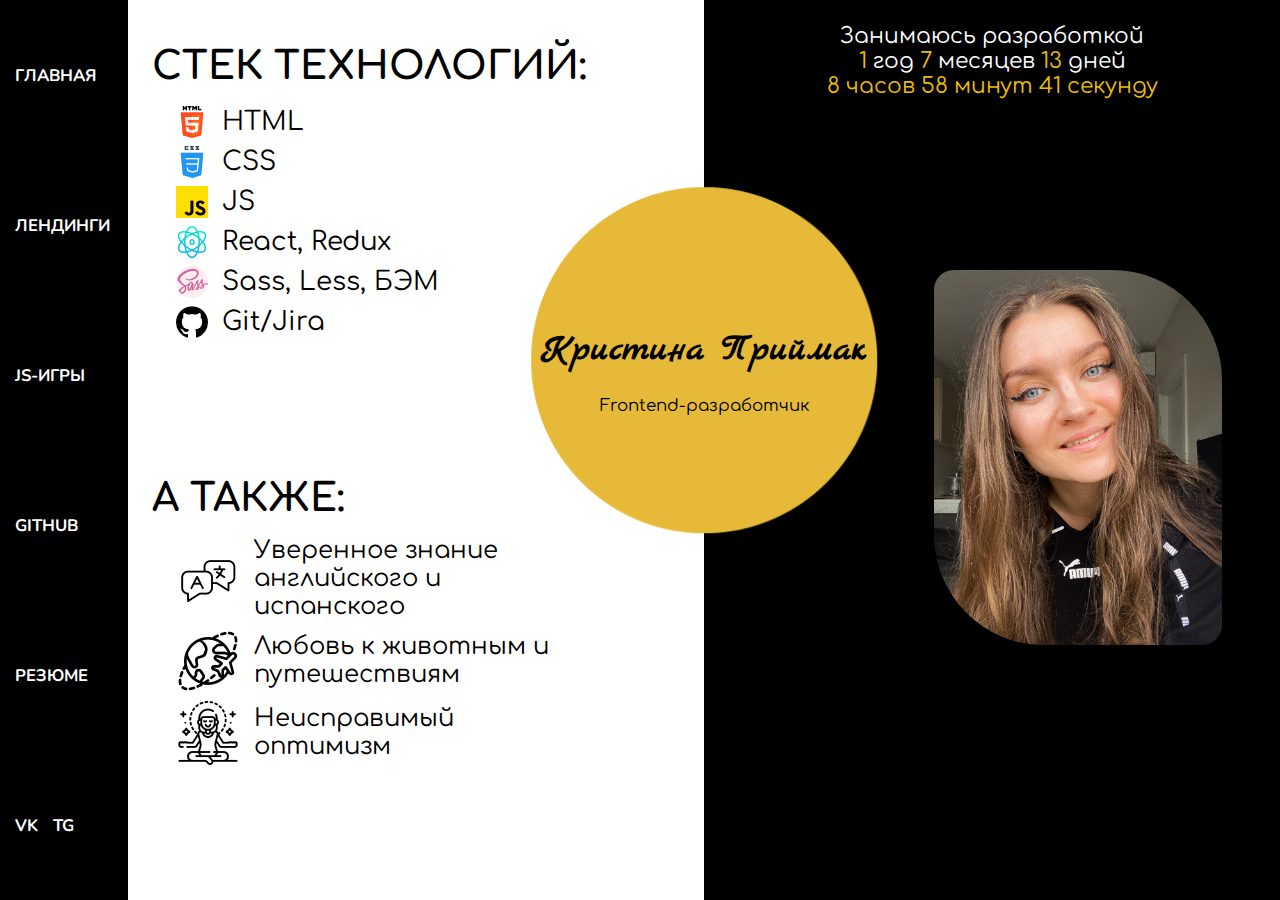
==== index.html @ 23711fed "first commit" ====
<!DOCTYPE html>
<html lang="en">
<head>
    <meta charset="UTF-8">
    <meta http-equiv="X-UA-Compatible" content="IE=edge">
    <meta name="viewport" content="width=device-width, initial-scale=1.0">
    <title>Главная 🏡</title>
    <link rel="stylesheet" href="/styles/style.css">
    <link rel="preconnect" href="https://fonts.googleapis.com">
    <link rel="preconnect" href="https://fonts.gstatic.com" crossorigin>
    <link href="https://fonts.googleapis.com/css2?family=Comfortaa&family=Marck+Script&family=Nunito:wght@600&display=swap" rel="stylesheet">
</head>
<body>
    <div class="page">
        <header class="header">
            <nav class="header-nav">
                <ul class="header-nav__list">
                    <li><a class="header-nav__list-item" href="index.html">Главная</a></li>
                    <li><a class="header-nav__list-item" href="./projects/landings.html">Лендинги</a></li>
                    <li><a class="header-nav__list-item" href="./games/games.html">JS-игры</a></li>
                    <li><a class="header-nav__list-item" href="https://github.com/KrisPrymak" target="_blank">GitHub</a></li>
                    <li><a class="header-nav__list-item" href="https://drive.google.com/file/d/1Gb6fp8Vo1mdCUoriArVn5AM3Sj3XAAxQ/view?usp=sharing" target="_blank">Резюме</a></li>
                    <li>
                        <ul class="header-nav__list-socials">
                            <li class="header-nav__list-socials__item"><a href="https://vk.com/bahnempopivku" target="_blank">VK</a></li>
                            <li class="header-nav__list-socials__item"><a href="https://t.me/krispriimak" target="_blank">TG</a></li>
                        </ul>
                    </li>
                </ul>
            </nav>
        </header>
        
        <main class="main">
            <div class="main-description">
                <div class="main-description__stack">
                    <h2 class="main-description__stack-title">Стек технологий:</h2>
                    <ul class="main-description__stack-list">
                        <li class="main-description__stack-list__item">
                            <img src="./media/html.png" alt="icon"> HTML
                        </li>
                        <li class="main-description__stack-list__item">
                            <img src="./media/css.png" alt="icon"> CSS
                        </li>
                        <li class="main-description__stack-list__item">
                            <img src="./media/js.png" alt="icon"> JS
                        </li>
                        <li class="main-description__stack-list__item">
                            <img style="width: 32px" src="./media/react.png" alt="icon"> React, Redux
                        </li>
                        <li class="main-description__stack-list__item">
                            <img src="./media/sass.png" alt="icon"> Sass, Less, БЭМ
                        </li>
                        <li class="main-description__stack-list__item">
                            <img src="./media/github.png" alt="icon"> Git/Jira
                        </li>
                    </ul>
                </div>
                <div id="like_button_container"></div>
                <div class="main-description__also">
                    <h2 class="main-description__also-title">А также:</h2>
                    <ul class="main-description__also-list">
                        <li class="main-description__also-list__item">
                            <img src="./media/language.png" alt="icon">
                            Уверенное знание английского и испанского
                        </li>
                        <li class="main-description__also-list__item">
                            <img src="./media/travel.png" alt="icon">
                            Любовь к животным и путешествиям
                        </li>
                        <li class="main-description__also-list__item">
                            <img src="./media/meditation.png" alt="icon">
                            Неисправимый оптимизм
                        </li>
                    </ul>
                </div>
            </div>

            <img src="./media/shape.png" alt="round" class="main-round">

            <div class="main-text">
                <h1 class="main-text__name">Кристина Приймак</h1>
                    <p class="main-text__place">Frontend-разработчик</p>
            </div>

            <div class="main-aside">
                
                <div class="main-aside__box">
                    <div class="main-aside__box-time">
                        Занимаюсь разработкой 
                        <div class="main-aside__box-time__calendar">
                            <span class="main-aside__box-time__calendar-year">
                                1
                            </span>
                            год
                            <span class="main-aside__box-time__calendar-month">
                                7
                            </span>
                            месяцев
                            <span class="main-aside__box-time__calendar-day">
                                13
                            </span>
                            дней
                        </div>
                        
                        <div class="main-aside__box-time__clock">
                            <span class="main-aside__box-time__clock-hours">
                            </span>
                            <span class="main-aside__box-time__clock-minutes">
                            </span>
                            <span class="main-aside__box-time__clock-seconds">
                            </span>
                        </div>
                    </div>
                    <img src="./media/selfy3.png" alt="selfy" class="main-aside__box-img">
                </div>
            </div>
        </main>
    </div>
    <script src="./index.js"></script>
</body>
</html>
---- styles/style.css ----
/*! normalize.css v8.0.1 | MIT License | github.com/necolas/normalize.css */
/* Document
   ========================================================================== */
/**
 * 1. Correct the line height in all browsers.
 * 2. Prevent adjustments of font size after orientation changes in iOS.
 */
html {
  line-height: 1.15; /* 1 */
  -webkit-text-size-adjust: 100%; /* 2 */
}

/* Sections
   ========================================================================== */
/**
 * Remove the margin in all browsers.
 */
body {
  margin: 0;
}

/**
 * Render the `main` element consistently in IE.
 */
main {
  display: block;
}

/**
 * Correct the font size and margin on `h1` elements within `section` and
 * `article` contexts in Chrome, Firefox, and Safari.
 */
h1 {
  font-size: 2em;
  margin: 0.67em 0;
}

/* Grouping content
   ========================================================================== */
/**
 * 1. Add the correct box sizing in Firefox.
 * 2. Show the overflow in Edge and IE.
 */
hr {
  -webkit-box-sizing: content-box;
          box-sizing: content-box; /* 1 */
  height: 0; /* 1 */
  overflow: visible; /* 2 */
}

/**
 * 1. Correct the inheritance and scaling of font size in all browsers.
 * 2. Correct the odd `em` font sizing in all browsers.
 */
pre {
  font-family: monospace, monospace; /* 1 */
  font-size: 1em; /* 2 */
}

/* Text-level semantics
   ========================================================================== */
/**
 * Remove the gray background on active links in IE 10.
 */
a {
  background-color: transparent;
}

/**
 * 1. Remove the bottom border in Chrome 57-
 * 2. Add the correct text decoration in Chrome, Edge, IE, Opera, and Safari.
 */
abbr[title] {
  border-bottom: none; /* 1 */
  text-decoration: underline; /* 2 */
  -webkit-text-decoration: underline dotted;
          text-decoration: underline dotted; /* 2 */
}

/**
 * Add the correct font weight in Chrome, Edge, and Safari.
 */
b,
strong {
  font-weight: bolder;
}

/**
 * 1. Correct the inheritance and scaling of font size in all browsers.
 * 2. Correct the odd `em` font sizing in all browsers.
 */
code,
kbd,
samp {
  font-family: monospace, monospace; /* 1 */
  font-size: 1em; /* 2 */
}

/**
 * Add the correct font size in all browsers.
 */
small {
  font-size: 80%;
}

/**
 * Prevent `sub` and `sup` elements from affecting the line height in
 * all browsers.
 */
sub,
sup {
  font-size: 75%;
  line-height: 0;
  position: relative;
  vertical-align: baseline;
}

sub {
  bottom: -0.25em;
}

sup {
  top: -0.5em;
}

/* Embedded content
   ========================================================================== */
/**
 * Remove the border on images inside links in IE 10.
 */
img {
  border-style: none;
}

/* Forms
   ========================================================================== */
/**
 * 1. Change the font styles in all browsers.
 * 2. Remove the margin in Firefox and Safari.
 */
button,
input,
optgroup,
select,
textarea {
  font-family: inherit; /* 1 */
  font-size: 100%; /* 1 */
  line-height: 1.15; /* 1 */
  margin: 0; /* 2 */
}

/**
 * Show the overflow in IE.
 * 1. Show the overflow in Edge.
 */
button,
input { /* 1 */
  overflow: visible;
}

/**
 * Remove the inheritance of text transform in Edge, Firefox, and IE.
 * 1. Remove the inheritance of text transform in Firefox.
 */
button,
select { /* 1 */
  text-transform: none;
}

/**
 * Correct the inability to style clickable types in iOS and Safari.
 */
button,
[type=button],
[type=reset],
[type=submit] {
  -webkit-appearance: button;
}

/**
 * Remove the inner border and padding in Firefox.
 */
button::-moz-focus-inner,
[type=button]::-moz-focus-inner,
[type=reset]::-moz-focus-inner,
[type=submit]::-moz-focus-inner {
  border-style: none;
  padding: 0;
}

/**
 * Restore the focus styles unset by the previous rule.
 */
button:-moz-focusring,
[type=button]:-moz-focusring,
[type=reset]:-moz-focusring,
[type=submit]:-moz-focusring {
  outline: 1px dotted ButtonText;
}

/**
 * Correct the padding in Firefox.
 */
fieldset {
  padding: 0.35em 0.75em 0.625em;
}

/**
 * 1. Correct the text wrapping in Edge and IE.
 * 2. Correct the color inheritance from `fieldset` elements in IE.
 * 3. Remove the padding so developers are not caught out when they zero out
 *    `fieldset` elements in all browsers.
 */
legend {
  -webkit-box-sizing: border-box;
          box-sizing: border-box; /* 1 */
  color: inherit; /* 2 */
  display: table; /* 1 */
  max-width: 100%; /* 1 */
  padding: 0; /* 3 */
  white-space: normal; /* 1 */
}

/**
 * Add the correct vertical alignment in Chrome, Firefox, and Opera.
 */
progress {
  vertical-align: baseline;
}

/**
 * Remove the default vertical scrollbar in IE 10+.
 */
textarea {
  overflow: auto;
}

/**
 * 1. Add the correct box sizing in IE 10.
 * 2. Remove the padding in IE 10.
 */
[type=checkbox],
[type=radio] {
  -webkit-box-sizing: border-box;
          box-sizing: border-box; /* 1 */
  padding: 0; /* 2 */
}

/**
 * Correct the cursor style of increment and decrement buttons in Chrome.
 */
[type=number]::-webkit-inner-spin-button,
[type=number]::-webkit-outer-spin-button {
  height: auto;
}

/**
 * 1. Correct the odd appearance in Chrome and Safari.
 * 2. Correct the outline style in Safari.
 */
[type=search] {
  -webkit-appearance: textfield; /* 1 */
  outline-offset: -2px; /* 2 */
}

/**
 * Remove the inner padding in Chrome and Safari on macOS.
 */
[type=search]::-webkit-search-decoration {
  -webkit-appearance: none;
}

/**
 * 1. Correct the inability to style clickable types in iOS and Safari.
 * 2. Change font properties to `inherit` in Safari.
 */
::-webkit-file-upload-button {
  -webkit-appearance: button; /* 1 */
  font: inherit; /* 2 */
}

/* Interactive
   ========================================================================== */
/*
 * Add the correct display in Edge, IE 10+, and Firefox.
 */
details {
  display: block;
}

/*
 * Add the correct display in all browsers.
 */
summary {
  display: list-item;
}

/* Misc
   ========================================================================== */
/**
 * Add the correct display in IE 10+.
 */
template {
  display: none;
}

/**
 * Add the correct display in IE 10.
 */
[hidden] {
  display: none;
}

* {
  -webkit-box-sizing: border-box;
          box-sizing: border-box;
  padding: 0;
  margin: 0;
  text-decoration: none;
  list-style-type: none;
  font-family: "Comfortaa", cursive;
}

.hidden {
  display: none;
}

.page {
  display: -webkit-box;
  display: -ms-flexbox;
  display: flex;
}
.page .header {
  width: 10%;
  background-color: #000;
}
.page .header-nav__list {
  display: -webkit-box;
  display: -ms-flexbox;
  display: flex;
  -webkit-box-orient: vertical;
  -webkit-box-direction: normal;
      -ms-flex-direction: column;
          flex-direction: column;
  -ms-flex-pack: distribute;
      justify-content: space-around;
  height: 100vh;
  padding-left: 15px;
  text-transform: uppercase;
}
.page .header-nav__list a {
  font-size: 1.3vw;
  line-height: 35px;
  font-weight: bold;
  font-family: "Nunito", sans-serif;
  color: #fff;
}
.page .header-nav__list a:hover {
  text-shadow: 0 0 2px #ecbe00, 0 0 15px #ecbe00;
  -webkit-transition: 0.1s ease-in-out;
  transition: 0.1s ease-in-out;
  font-size: 1.4vw;
}
.page .header-nav__list-socials {
  display: -webkit-box;
  display: -ms-flexbox;
  display: flex;
  -webkit-box-orient: horizontal;
  -webkit-box-direction: normal;
      -ms-flex-direction: row;
          flex-direction: row;
}
.page .header-nav__list-socials__item:not(:last-child) {
  margin-right: 15px;
}
.page .main {
  display: -webkit-box;
  display: -ms-flexbox;
  display: flex;
  width: 90%;
  position: relative;
}
.page .main-description {
  width: 50%;
  padding-left: 1.5rem;
  padding-top: 5vh;
  display: -webkit-box;
  display: -ms-flexbox;
  display: flex;
  -webkit-box-orient: vertical;
  -webkit-box-direction: normal;
      -ms-flex-direction: column;
          flex-direction: column;
  -webkit-box-pack: justify;
      -ms-flex-pack: justify;
          justify-content: space-between;
}
.page .main-description__stack-title, .page .main-description__also-title {
  font-size: 4.3vh;
  text-transform: uppercase;
  margin-bottom: 1rem;
}
.page .main-description__stack-list, .page .main-description__also-list {
  padding-left: 1.5rem;
}
.page .main-description__stack-list__item, .page .main-description__also-list__item {
  display: -webkit-box;
  display: -ms-flexbox;
  display: flex;
  -webkit-box-align: center;
      -ms-flex-align: center;
          align-items: center;
}
.page .main-description__stack-list__item img, .page .main-description__also-list__item img {
  margin-right: 0.9rem;
}
.page .main-description__stack-list__item:not(:last-child), .page .main-description__also-list__item:not(:last-child) {
  margin-bottom: 0.5rem;
}
.page .main-description__stack-list__item {
  font-size: 2.9vh;
}
.page .main-description__stack-list__item:hover {
  font-size: 3.3vh;
}
.page .main-description__also {
  width: 80%;
  padding-bottom: 15vh;
}
.page .main-description__also-list__item {
  font-size: 2.7vh;
}
.page .main-description__also-list__item:hover {
  font-size: 3vh;
}
.page .main-round {
  position: absolute;
  z-index: 5;
  top: 40%;
  left: 50%;
  margin-right: -50%;
  -webkit-transform: translate(-50%, -50%);
          transform: translate(-50%, -50%);
  width: 30%;
}
.page .main-text {
  position: absolute;
  z-index: 5;
  top: 40%;
  left: 50%;
  margin-right: -50%;
  -webkit-transform: translate(-50%, -50%);
          transform: translate(-50%, -50%);
  text-align: center;
}
.page .main-text h1 {
  font-family: "Marck Script", cursive;
  font-size: 2.9vw;
}
.page .main-text p {
  font-size: 1.3vw;
}
.page .main-aside {
  width: 50%;
  background-color: #000;
  position: relative;
  z-index: 1;
}
.page .main-aside__box-time {
  color: #fff;
  font-size: 1.7vw;
  padding-top: 1.5rem;
  text-align: center;
}
.page .main-aside__box-time__calendar-year, .page .main-aside__box-time__calendar-month, .page .main-aside__box-time__calendar-day {
  color: #ecbe00;
}
.page .main-aside__box-time__clock-hours, .page .main-aside__box-time__clock-minutes, .page .main-aside__box-time__clock-seconds {
  color: #ecbe00;
}
.page .main-aside__box-img {
  border-radius: 20px 110px;
  position: absolute;
  top: 30%;
  left: 40%;
  width: 50%;
}
.page .main-landings {
  width: 100%;
}
.page .main-landings__container {
  display: -webkit-box;
  display: -ms-flexbox;
  display: flex;
  padding-top: 40px;
}
.page .main-landings__container-slide {
  height: 80vh;
  border-radius: 20px;
  margin: 10px;
  -webkit-box-flex: 1;
      -ms-flex: 1;
          flex: 1;
  background-size: cover;
  background-repeat: no-repeat;
  -webkit-transition: all 500ms ease-in-out;
  transition: all 500ms ease-in-out;
  position: relative;
  cursor: pointer;
}
.page .main-landings__container-slide__title {
  position: absolute;
  font-size: 24px;
  bottom: 20px;
  left: 500px;
  opacity: 0;
  cursor: pointer;
}
.page .main-landings__container-slide__title a {
  color: #000;
  background-color: #aaa;
  border-radius: 100% 0;
}
.page .main-landings__container-slide__title a:hover {
  -webkit-transition: 0.1s ease-in-out;
  transition: 0.1s ease-in-out;
  font-size: 30px;
}
.page .main-landings__container .active {
  -webkit-box-flex: 10;
      -ms-flex: 10;
          flex: 10;
  cursor: auto;
}
.page .main-landings__container .active h3 {
  opacity: 1;
  -webkit-transition: opacity 0.3s ease-in 0.4s;
  transition: opacity 0.3s ease-in 0.4s;
}
.page .main-games {
  position: relative;
  overflow: hidden;
  width: 100vw;
  height: 100vh;
}
.page .main-games__sidebar {
  height: 100%;
  width: 35%;
  position: absolute;
  top: 0;
  left: 0;
  -webkit-transition: -webkit-transform 0.5s ease-in-out;
  transition: -webkit-transform 0.5s ease-in-out;
  transition: transform 0.5s ease-in-out;
  transition: transform 0.5s ease-in-out, -webkit-transform 0.5s ease-in-out;
}
.page .main-games__sidebar div {
  height: 100%;
  width: 100%;
  display: -webkit-box;
  display: -ms-flexbox;
  display: flex;
  -webkit-box-orient: vertical;
  -webkit-box-direction: normal;
      -ms-flex-direction: column;
          flex-direction: column;
  -webkit-box-align: center;
      -ms-flex-align: center;
          align-items: center;
  -webkit-box-pack: center;
      -ms-flex-pack: center;
          justify-content: center;
  color: rgb(255, 255, 255);
}
.page .main-games__sidebar div h1 {
  font-size: 28px;
  margin-bottom: 10px;
  margin-top: -30px;
}
.page .main-games__sidebar div h1 a {
  font-family: "Nunito", sans-serif;
  color: #000;
  background-color: #ecbe00;
  border-radius: 75% 0;
  padding: 20px;
}
.page .main-games__sidebar div h1 a:hover {
  text-shadow: 0 0 2px #ecbe00, 0 0 15px #ecbe00;
  -webkit-transition: 0.1s ease-in-out;
  transition: 0.1s ease-in-out;
  font-size: 30px;
}
.page .main-games__slide {
  height: 100%;
  position: absolute;
  top: 0;
  left: 35%;
  width: 65%;
  -webkit-transition: -webkit-transform 0.5s ease-in-out;
  transition: -webkit-transform 0.5s ease-in-out;
  transition: transform 0.5s ease-in-out;
  transition: transform 0.5s ease-in-out, -webkit-transform 0.5s ease-in-out;
}
.page .main-games__slide div {
  background-repeat: no-repeat;
  background-size: cover;
  background-position: center center;
  height: 100%;
  width: 100%;
  background-color: #000;
  margin: 0 auto;
  display: -webkit-box;
  display: -ms-flexbox;
  display: flex;
  -webkit-box-pack: center;
      -ms-flex-pack: center;
          justify-content: center;
  -webkit-box-align: center;
      -ms-flex-align: center;
          align-items: center;
}
.page .main-games__controls button {
  background-color: #fff;
  border: none;
  color: #aaa;
  cursor: pointer;
  font-size: 16px;
  padding: 15px;
  position: absolute;
  left: 35%;
  top: 50%;
  z-index: 100;
}
.page .main-games__controls button:hover {
  color: #222;
}
.page .main-games__controls button:focus {
  outline: none;
}
.page .main-games__controls .down-button {
  -webkit-transform: translateX(-100%);
          transform: translateX(-100%);
  border-top-left-radius: 5px;
  border-bottom-left-radius: 5px;
}
.page .main-games__controls .up-button {
  -webkit-transform: translateY(-100%);
          transform: translateY(-100%);
  border-top-right-radius: 5px;
  border-bottom-right-radius: 5px;
}
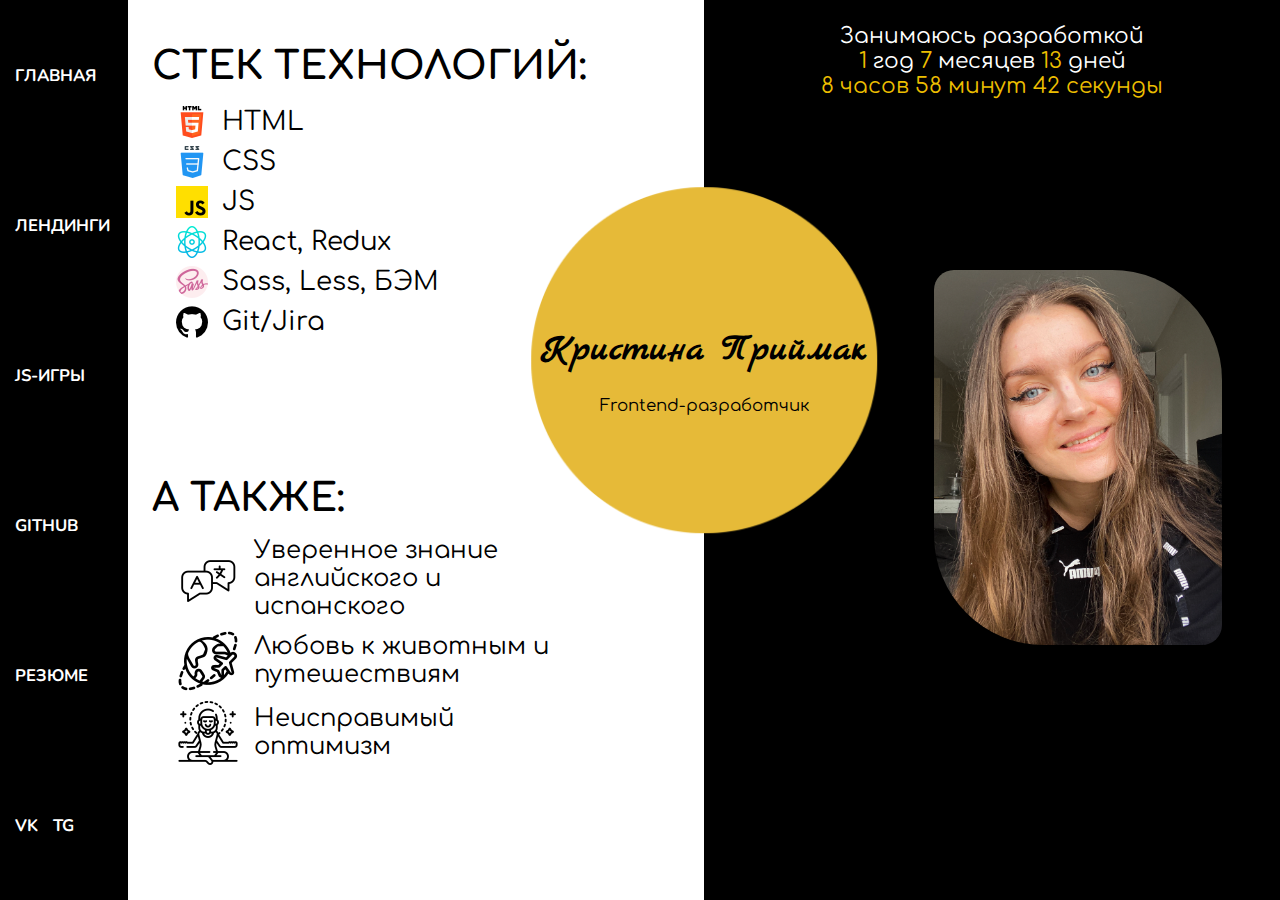
==== commit 898df11e: "change css way" ====
--- a/index.html
+++ b/index.html
@@ -5,7 +5,7 @@
     <meta http-equiv="X-UA-Compatible" content="IE=edge">
     <meta name="viewport" content="width=device-width, initial-scale=1.0">
     <title>Главная 🏡</title>
-    <link rel="stylesheet" href="/styles/style.css">
+    <link rel="stylesheet" href="./styles/style.css">
     <link rel="preconnect" href="https://fonts.googleapis.com">
     <link rel="preconnect" href="https://fonts.gstatic.com" crossorigin>
     <link href="https://fonts.googleapis.com/css2?family=Comfortaa&family=Marck+Script&family=Nunito:wght@600&display=swap" rel="stylesheet">
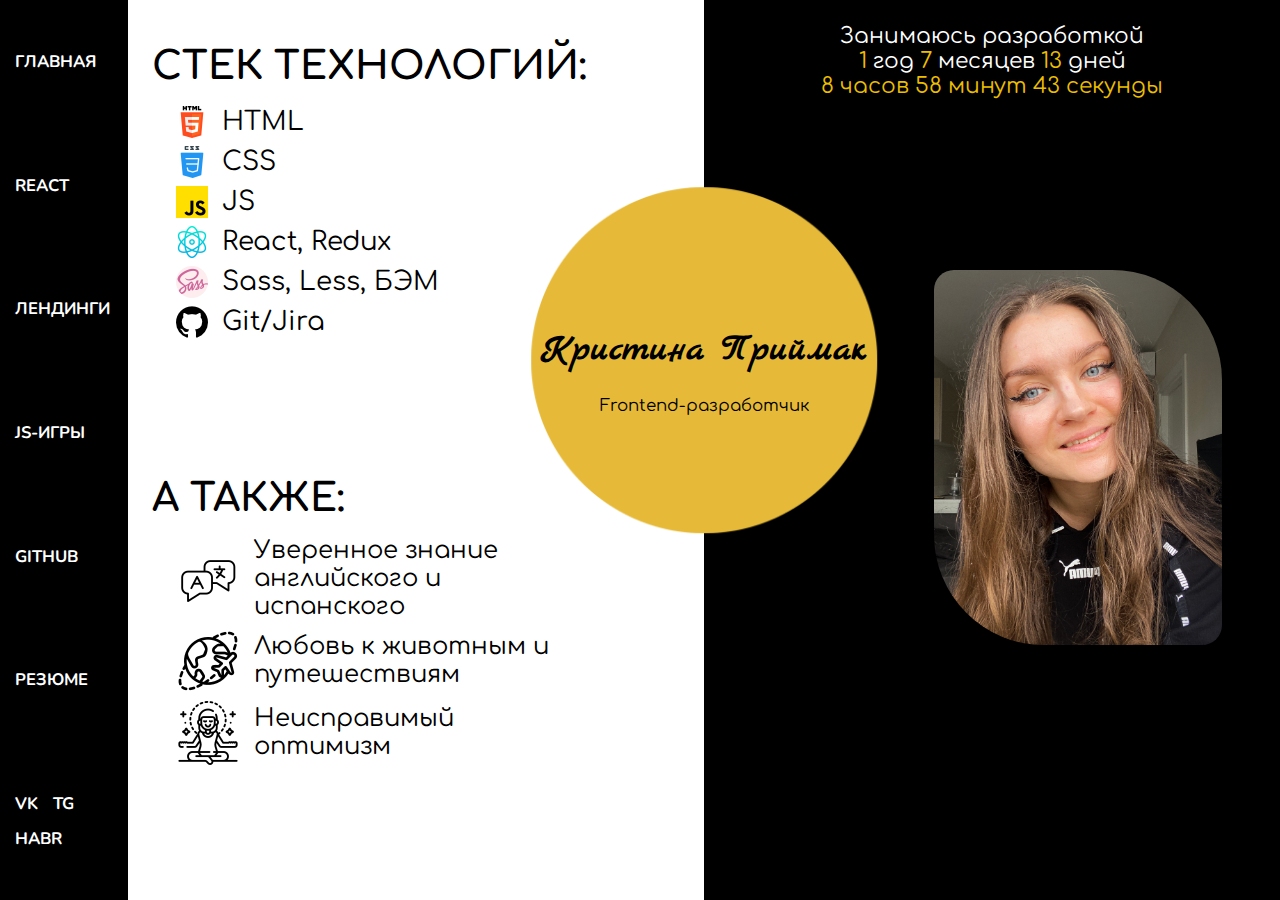
==== commit cc0ef7dd: "add react projects" ====
--- a/index.html
+++ b/index.html
@@ -16,6 +16,7 @@
             <nav class="header-nav">
                 <ul class="header-nav__list">
                     <li><a class="header-nav__list-item" href="index.html">Главная</a></li>
+                    <li><a class="header-nav__list-item" href="./react.html">React</a></li>
                     <li><a class="header-nav__list-item" href="./projects/landings.html">Лендинги</a></li>
                     <li><a class="header-nav__list-item" href="./games/games.html">JS-игры</a></li>
                     <li><a class="header-nav__list-item" href="https://github.com/KrisPrymak" target="_blank">GitHub</a></li>
@@ -24,6 +25,8 @@
                         <ul class="header-nav__list-socials">
                             <li class="header-nav__list-socials__item"><a href="https://vk.com/bahnempopivku" target="_blank">VK</a></li>
                             <li class="header-nav__list-socials__item"><a href="https://t.me/krispriimak" target="_blank">TG</a></li>
+                            <li class="header-nav__list-socials__item"><a href="https://career.habr.com/krispriimak"
+                                    target="_blank">HABR</a></li>
                         </ul>
                     </li>
                 </ul>
--- a/styles/style.css
+++ b/styles/style.css
@@ -365,6 +365,7 @@
   display: -webkit-box;
   display: -ms-flexbox;
   display: flex;
+  flex-wrap: wrap;
   -webkit-box-orient: horizontal;
   -webkit-box-direction: normal;
       -ms-flex-direction: row;
